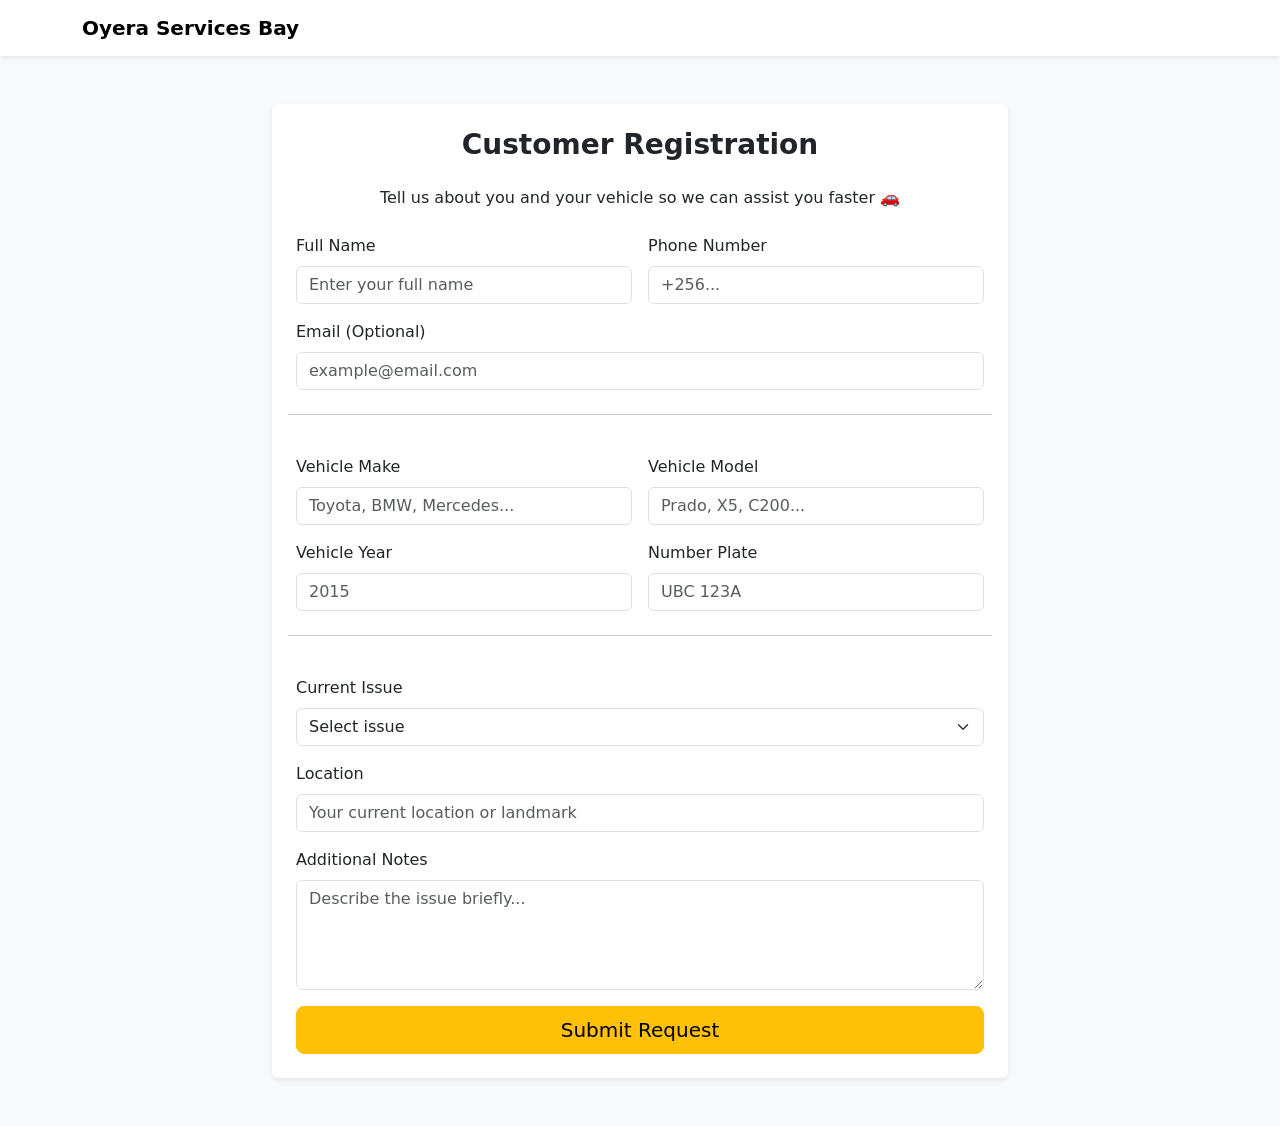
==== customer-register.html @ 5ae19c9e "added links to the landing" ====
<!DOCTYPE html>
<html lang="en">
<head>
  <meta charset="UTF-8">
  <meta name="viewport" content="width=device-width, initial-scale=1.0">
  <title>Customer Registration</title>

  <link href="https://cdn.jsdelivr.net/npm/bootstrap@5.3.8/dist/css/bootstrap.min.css" rel="stylesheet">
</head>

<body class="bg-light">

<!-- NAVBAR -->
<nav class="navbar navbar-light bg-white shadow-sm">
  <div class="container">
    <a class="navbar-brand fw-bold" href="#">Oyera Services Bay</a>
  </div>
</nav>

<!-- FORM SECTION -->
<section class="py-5">
  <div class="container">

    <div class="row justify-content-center">
      <div class="col-md-8">

        <div class="card shadow-sm border-0 p-4">

          <h3 class="text-center fw-bold mb-4">Customer Registration</h3>
          <p class="text-center mb-4">
            Tell us about you and your vehicle so we can assist you faster 🚗
          </p>

          <form>

            <!-- PERSONAL INFO -->
            <div class="row g-3">

              <div class="col-md-6">
                <label class="form-label">Full Name</label>
                <input type="text" class="form-control" placeholder="Enter your full name">
              </div>

              <div class="col-md-6">
                <label class="form-label">Phone Number</label>
                <input type="text" class="form-control" placeholder="+256...">
              </div>

              <div class="col-12">
                <label class="form-label">Email (Optional)</label>
                <input type="email" class="form-control" placeholder="example@email.com">
              </div>

              <hr class="my-4">

              <!-- VEHICLE INFO -->
              <div class="col-md-6">
                <label class="form-label">Vehicle Make</label>
                <input type="text" class="form-control" placeholder="Toyota, BMW, Mercedes...">
              </div>

              <div class="col-md-6">
                <label class="form-label">Vehicle Model</label>
                <input type="text" class="form-control" placeholder="Prado, X5, C200...">
              </div>

              <div class="col-md-6">
                <label class="form-label">Vehicle Year</label>
                <input type="number" class="form-control" placeholder="2015">
              </div>

              <div class="col-md-6">
                <label class="form-label">Number Plate</label>
                <input type="text" class="form-control" placeholder="UBC 123A">
              </div>

              <hr class="my-4">

              <!-- ISSUE INFO -->
              <div class="col-12">
                <label class="form-label">Current Issue</label>
                <select class="form-select">
                  <option selected>Select issue</option>
                  <option>Engine Problem</option>
                  <option>Brake Issue</option>
                  <option>Battery Problem</option>
                  <option>Tyre / Wheel Issue</option>
                  <option>Accident Damage</option>
                  <option>Routine Service</option>
                </select>
              </div>

              <div class="col-12">
                <label class="form-label">Location</label>
                <input type="text" class="form-control" placeholder="Your current location or landmark">
              </div>

              <div class="col-12">
                <label class="form-label">Additional Notes</label>
                <textarea class="form-control" rows="4" placeholder="Describe the issue briefly..."></textarea>
              </div>

              <!-- SUBMIT -->
              <div class="col-12 mt-3">
                <button type="submit" class="btn btn-warning w-100 btn-lg">
                  Submit Request
                </button>
              </div>

            </div>

          </form>

        </div>

      </div>
    </div>

  </div>
</section>
<script src="https://cdn.jsdelivr.net/npm/bootstrap@5.3.8/dist/js/bootstrap.bundle.min.js" integrity="sha384-FKyoEForCGlyvwx9Hj09JcYn3nv7wiPVlz7YYwJrWVcXK/BmnVDxM+D2scQbITxI" crossorigin="anonymous"></script>
</body>
</html>
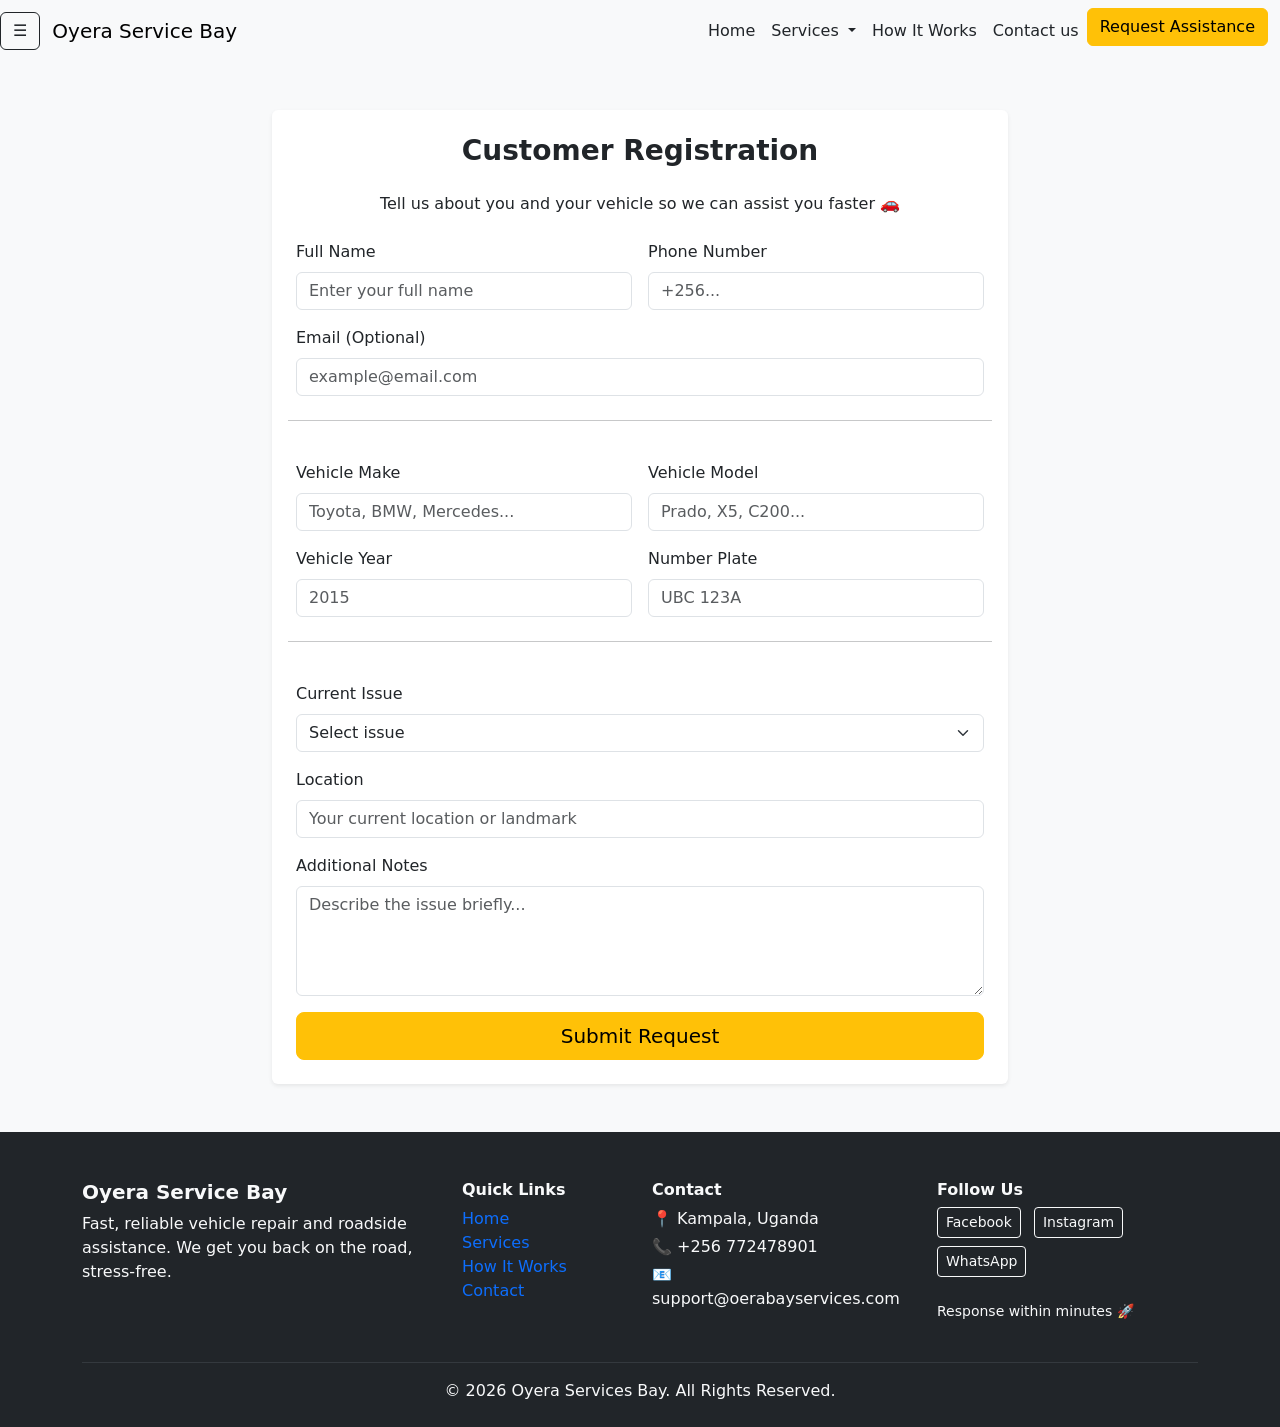
==== commit 807f57ab: "add customer registration, technician registration, landing page" ====
--- a/customer-register.html
+++ b/customer-register.html
@@ -5,16 +5,56 @@
   <meta name="viewport" content="width=device-width, initial-scale=1.0">
   <title>Customer Registration</title>
 
-  <link href="https://cdn.jsdelivr.net/npm/bootstrap@5.3.8/dist/css/bootstrap.min.css" rel="stylesheet">
+    <link href="https://cdn.jsdelivr.net/npm/bootstrap@5.3.8/dist/css/bootstrap.min.css" rel="stylesheet" integrity="sha384-sRIl4kxILFvY47J16cr9ZwB07vP4J8+LH7qKQnuqkuIAvNWLzeN8tE5YBujZqJLB" crossorigin="anonymous">
 </head>
 
 <body class="bg-light">
 
 <!-- NAVBAR -->
-<nav class="navbar navbar-light bg-white shadow-sm">
-  <div class="container">
-    <a class="navbar-brand fw-bold" href="#">Oyera Services Bay</a>
-  </div>
+ <nav class="navbar navbar-expand-lg bg-body-tertiary">
+  <button class="btn btn-outline-dark" type="button" data-bs-toggle="offcanvas" data-bs-target="#sidebar">
+  ☰
+</button>
+  
+  <div class="container-fluid">
+    <a class="navbar-brand" href="#"> Oyera Service Bay</a>
+    <button class="navbar-toggler" type="button" data-bs-toggle="collapse" data-bs-target="#navbarNavDropdown" aria-controls="navbarNavDropdown" aria-expanded="false" aria-label="Toggle navigation">
+      <span class="navbar-toggler-icon"></span>
+    </button>
+    <div class="collapse navbar-collapse d-flex justify-content-end bd-highlight" id="navbarNavDropdown">
+      <ul class="navbar-nav">
+        <li class="nav-item">
+          <a class="nav-link active text-dark" aria-current="page" href="/index.html">Home</a>
+        </li>
+   <li class="nav-item dropdown">
+          <a class="nav-link dropdown-toggle text-dark" href="#" role="button" data-bs-toggle="dropdown" aria-expanded="false">
+            Services
+          </a>
+          <ul class="dropdown-menu">
+            <li><a class="dropdown-item" href="#">Wheel Alignment</a></li>
+            <li><a class="dropdown-item" href="#">Wheel Balance</a></li>
+            <li><a class="dropdown-item" href="#">Engine Oil and Filter change</a></li>
+            <li><a class="dropdown-item" href="#">Gear Oil and Filter change</a></li>
+            <li><a class="dropdown-item" href="#">Brake Fluid change</a></li>
+            <li><a class="dropdown-item" href="#">Brake Pad change</a></li>
+          </ul>
+        </li>
+
+        <li class="nav-item">
+          <a class="nav-link text-dark" href="#how-it-works">How It Works</a>
+        </li>
+        <li class="nav-item">
+          <a class="nav-link text-dark" href="#contact">Contact us</a>
+        </li>
+      </ul>
+    <div>
+   <a href="customer-register.html" class="btn btn-warning w-100 mb-2">
+      Request Assistance
+    </a>
+
+    </div>
+  </div>  
+  
 </nav>
 
 <!-- FORM SECTION -->
@@ -118,6 +158,142 @@
 
   </div>
 </section>
-<script src="https://cdn.jsdelivr.net/npm/bootstrap@5.3.8/dist/js/bootstrap.bundle.min.js" integrity="sha384-FKyoEForCGlyvwx9Hj09JcYn3nv7wiPVlz7YYwJrWVcXK/BmnVDxM+D2scQbITxI" crossorigin="anonymous"></script>
+<!--start of footer-->
+<footer class="bg-dark text-light pt-5 pb-4" id="footer">
+
+  <div class="container">
+
+    <div class="row g-4">
+
+      <!-- Brand -->
+      <div class="col-md-4">
+        <h5 class="fw-bold">Oyera Service Bay</h5>
+        <p class="text">
+          Fast, reliable vehicle repair and roadside assistance.
+          We get you back on the road, stress-free.
+        </p>
+      </div>
+
+      <!-- Quick Links -->
+      <div class="col-md-2">
+        <h6 class="fw-bold">Quick Links</h6>
+        <ul class="list-unstyled">
+          <li><a href="#" class="text-decoration-none">Home</a></li>
+          <li><a href="#services" class="text-decoration-none">Services</a></li>
+          <li><a href="#how-it-works" class="text-decoration-none">How It Works</a></li>
+          <li><a href="#contact" class="text-decoration-none">Contact</a></li>
+        </ul>
+      </div>
+
+      <!-- Contact Info -->
+      <div class="col-md-3">
+        <h6 class="fw-bold">Contact</h6>
+
+        <p class="mb-1">📍 Kampala, Uganda</p>
+        <p class="mb-1">📞 +256 772478901</p>
+        <p class="mb-0">📧 support@oerabayservices.com</p>
+      </div>
+
+      <!-- Social Media -->
+      <div class="col-md-3">
+        <h6 class="fw-bold">Follow Us</h6>
+
+        <a href="#" class="btn btn-outline-light btn-sm me-2 mb-2">
+          Facebook
+        </a>
+
+        <a href="#" class="btn btn-outline-light btn-sm me-2 mb-2">
+          Instagram
+        </a>
+
+        <a href="#" class="btn btn-outline-light btn-sm mb-2">
+          WhatsApp
+        </a>
+
+        <p class="mt-3 small">
+          Response within minutes 🚀
+        </p>
+      </div>
+
+    </div>
+
+    <hr class="border-secondary mt-4">
+
+    <!-- Bottom Row -->
+    <div class="text-center text-small">
+      © 2026 Oyera Services Bay. All Rights Reserved.
+    </div>
+
+  </div>
+
+</footer>
+<!--end of footer-->
+
+<!--start of sidebar-->
+<div class="offcanvas offcanvas-start " tabindex="-1" id="sidebar" style="width: 20rem;">
+
+  <!-- Header -->
+  <div class="offcanvas-header">
+    <h5 class="offcanvas-title fw-bold">Oera Bay Services</h5>
+    <button type="button" class="btn-close" data-bs-dismiss="offcanvas"></button>
+  </div>
+
+  <!-- Body -->
+  <div class="offcanvas-body">
+
+    <!-- Navigation Links -->
+    <div class="list-group mb-4">
+
+      <a href="#hero" class="list-group-item list-group-item-action">
+        🏠 Home
+      </a>
+
+      <a href="#services" class="list-group-item list-group-item-action">
+        🔧 Services
+      </a>
+
+      <a href="#how-it-works" class="list-group-item list-group-item-action">
+        ⚙️ How It Works
+      </a>
+
+      <a href="#why-choose-us" class="list-group-item list-group-item-action">
+        ⭐ Why Choose Us
+      </a>
+
+      <a href="#contact" class="list-group-item list-group-item-action">
+        📞 Contact
+      </a>
+
+    </div>
+
+    <hr>
+
+    <!-- REGISTRATION LINKS -->
+    <h6 class="fw-bold mb-2">Access Portal</h6>
+
+    <a href="customer-register.html" class="btn btn-warning w-100 mb-2">
+      👤 Customer Registration
+    </a>
+
+    <a href="technician-register.html" class="btn btn-outline-primary w-100 mb-3">
+      🔧 Technician Registration
+    </a>
+
+    <hr>
+
+    <!-- ADMIN (PROTECTED ACCESS) -->
+    <h6 class="fw-bold mb-2 text-danger">Admin Area</h6>
+
+    <a href="dashboard.html" class="btn btn-dark w-100">
+      🔐 Admin Dashboard
+    </a>
+
+    <small class="d-block mt-2">
+      Authorized personnel only
+    </small>
+
+  </div>
+</div>
+  <script src="https://cdn.jsdelivr.net/npm/bootstrap@5.3.8/dist/js/bootstrap.bundle.min.js" integrity="sha384-FKyoEForCGlyvwx9Hj09JcYn3nv7wiPVlz7YYwJrWVcXK/BmnVDxM+D2scQbITxI" crossorigin="anonymous"></script>  
 </body>
 </html>
